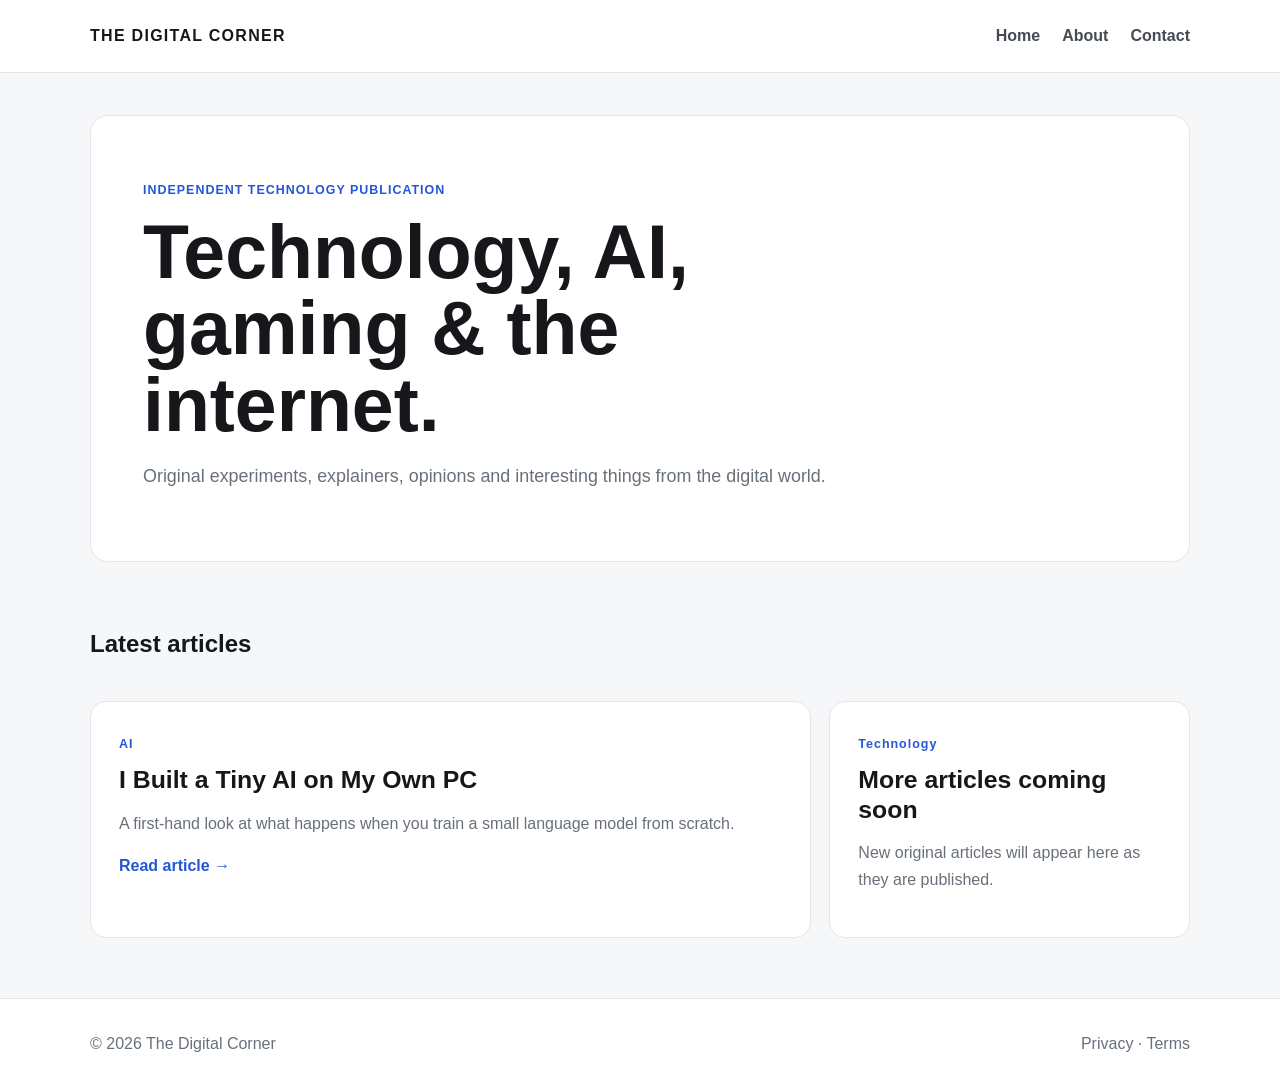
==== index.html @ 04117145 "Add files via upload" ====
<!doctype html>
<html lang="en">
<head>
  <meta charset="utf-8">
  <meta name="viewport" content="width=device-width, initial-scale=1">
  <title>The Digital Corner</title>
  <meta name="description" content="Independent articles about technology, AI, gaming and the internet.">
  <link rel="stylesheet" href="styles.css">
</head>
<body>
<header class="site-header">
  <div class="wrap header-inner">
    <a class="logo" href="index.html">THE DIGITAL CORNER</a>
    <nav>
      <a href="index.html">Home</a>
      <a href="about.html">About</a>
      <a href="contact.html">Contact</a>
    </nav>
  </div>
</header>

<main class="wrap">
  <section class="hero">
    <p class="eyebrow">INDEPENDENT TECHNOLOGY PUBLICATION</p>
    <h1>Technology, AI, gaming & the internet.</h1>
    <p>Original experiments, explainers, opinions and interesting things from the digital world.</p>
  </section>

  <section>
    <div class="section-heading">
      <h2>Latest articles</h2>
    </div>

    <div class="article-grid">
      <article class="card featured">
        <div class="card-body">
          <span class="tag">AI</span>
          <h3><a href="articles/my-first-ai.html">I Built a Tiny AI on My Own PC</a></h3>
          <p>A first-hand look at what happens when you train a small language model from scratch.</p>
          <a class="read-more" href="articles/my-first-ai.html">Read article →</a>
        </div>
      </article>

      <article class="card">
        <div class="card-body">
          <span class="tag">Technology</span>
          <h3>More articles coming soon</h3>
          <p>New original articles will appear here as they are published.</p>
        </div>
      </article>
    </div>
  </section>
</main>

<footer>
  <div class="wrap footer-inner">
    <span>© 2026 The Digital Corner</span>
    <span>
      <a href="privacy.html">Privacy</a> ·
      <a href="terms.html">Terms</a>
    </span>
  </div>
</footer>
</body>
</html>
---- styles.css ----
* { box-sizing: border-box; }

:root {
  --bg: #f6f7f9;
  --surface: #ffffff;
  --text: #15171a;
  --muted: #68707a;
  --line: #e3e6ea;
  --accent: #2457d6;
}

body {
  margin: 0;
  background: var(--bg);
  color: var(--text);
  font-family: Arial, Helvetica, sans-serif;
  line-height: 1.65;
}

a { color: inherit; }
.wrap { width: min(1100px, calc(100% - 36px)); margin: auto; }

.site-header {
  background: #fff;
  border-bottom: 1px solid var(--line);
  position: sticky;
  top: 0;
  z-index: 10;
}

.header-inner {
  min-height: 72px;
  display: flex;
  align-items: center;
  justify-content: space-between;
  gap: 24px;
}

.logo {
  font-weight: 900;
  letter-spacing: .08em;
  text-decoration: none;
}

nav { display: flex; gap: 22px; }
nav a { text-decoration: none; color: #454b53; font-weight: 600; }
nav a:hover { color: var(--accent); }

.hero {
  margin: 42px 0;
  padding: 52px;
  background: var(--surface);
  border: 1px solid var(--line);
  border-radius: 18px;
}

.eyebrow, .tag {
  color: var(--accent);
  font-size: .78rem;
  font-weight: 800;
  letter-spacing: .08em;
}

.hero h1 {
  max-width: 780px;
  margin: 8px 0 12px;
  font-size: clamp(2.3rem, 6vw, 4.7rem);
  line-height: 1.02;
}

.hero p:last-child {
  max-width: 700px;
  color: var(--muted);
  font-size: 1.12rem;
}

.section-heading {
  display: flex;
  justify-content: space-between;
  align-items: center;
  margin-bottom: 18px;
}

.article-grid {
  display: grid;
  grid-template-columns: 2fr 1fr;
  gap: 18px;
  margin-bottom: 60px;
}

.card {
  background: var(--surface);
  border: 1px solid var(--line);
  border-radius: 16px;
  overflow: hidden;
}

.card-body { padding: 28px; }
.card h3 { font-size: 1.55rem; line-height: 1.2; margin: 8px 0; }
.card h3 a { text-decoration: none; }
.card h3 a:hover { color: var(--accent); }
.card p { color: var(--muted); }
.read-more { color: var(--accent); font-weight: 800; text-decoration: none; }

.article {
  background: var(--surface);
  border: 1px solid var(--line);
  border-radius: 18px;
  padding: clamp(24px, 5vw, 64px);
  margin: 42px auto 70px;
  max-width: 820px;
}

.article h1 {
  font-size: clamp(2.3rem, 6vw, 4rem);
  line-height: 1.05;
  margin: 10px 0;
}

.article .dek {
  color: var(--muted);
  font-size: 1.2rem;
}

.article-meta { color: var(--muted); font-size: .9rem; margin-bottom: 35px; }
.article h2 { margin-top: 42px; }
.article p { font-size: 1.08rem; }

.page {
  background: var(--surface);
  border: 1px solid var(--line);
  border-radius: 18px;
  padding: 40px;
  margin: 42px auto 70px;
  max-width: 850px;
}

footer {
  border-top: 1px solid var(--line);
  background: #fff;
  color: var(--muted);
}

.footer-inner {
  min-height: 90px;
  display: flex;
  align-items: center;
  justify-content: space-between;
  gap: 20px;
}

footer a { text-decoration: none; }

@media (max-width: 700px) {
  .header-inner { align-items: flex-start; flex-direction: column; padding: 18px 0; }
  nav { flex-wrap: wrap; }
  .hero { padding: 30px; }
  .article-grid { grid-template-columns: 1fr; }
  .footer-inner { flex-direction: column; justify-content: center; padding: 20px 0; }
}
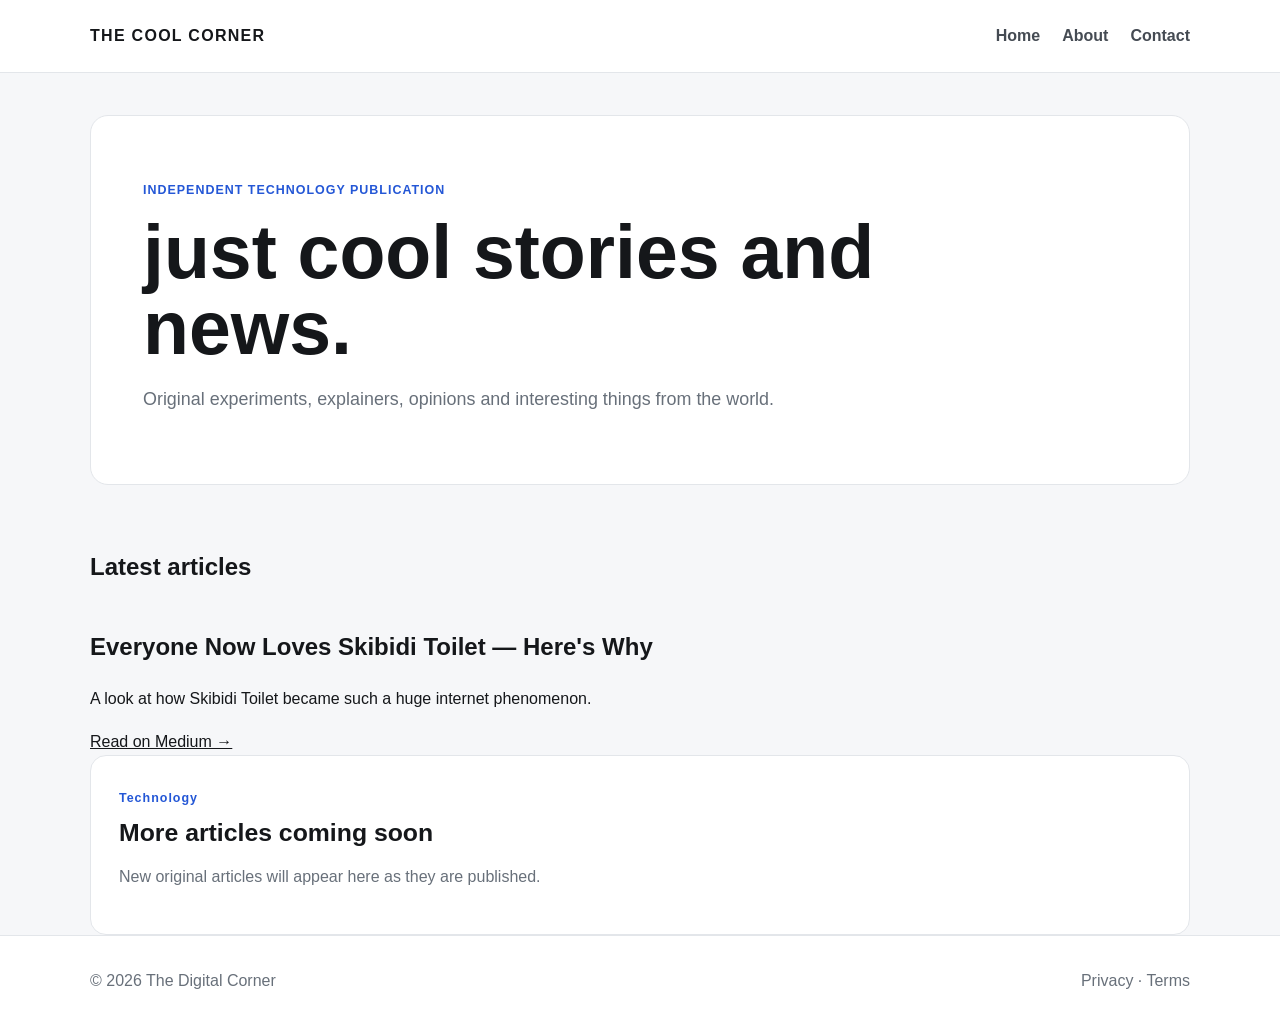
==== commit b1891bd0: "Change title and add new article section Updated the title and header text to reflect new branding. " ====
--- a/index.html
+++ b/index.html
@@ -3,14 +3,14 @@
 <head>
   <meta charset="utf-8">
   <meta name="viewport" content="width=device-width, initial-scale=1">
-  <title>The Digital Corner</title>
+  <title>The cool Corner</title>
   <meta name="description" content="Independent articles about technology, AI, gaming and the internet.">
   <link rel="stylesheet" href="styles.css">
 </head>
 <body>
 <header class="site-header">
   <div class="wrap header-inner">
-    <a class="logo" href="index.html">THE DIGITAL CORNER</a>
+    <a class="logo" href="index.html">THE COOL CORNER</a>
     <nav>
       <a href="index.html">Home</a>
       <a href="about.html">About</a>
@@ -22,8 +22,8 @@
 <main class="wrap">
   <section class="hero">
     <p class="eyebrow">INDEPENDENT TECHNOLOGY PUBLICATION</p>
-    <h1>Technology, AI, gaming & the internet.</h1>
-    <p>Original experiments, explainers, opinions and interesting things from the digital world.</p>
+    <h1>just cool stories and news.</h1>
+    <p>Original experiments, explainers, opinions and interesting things from the world.</p>
   </section>
 
   <section>
@@ -31,15 +31,17 @@
       <h2>Latest articles</h2>
     </div>
 
-    <div class="article-grid">
-      <article class="card featured">
-        <div class="card-body">
-          <span class="tag">AI</span>
-          <h3><a href="articles/my-first-ai.html">I Built a Tiny AI on My Own PC</a></h3>
-          <p>A first-hand look at what happens when you train a small language model from scratch.</p>
-          <a class="read-more" href="articles/my-first-ai.html">Read article →</a>
-        </div>
-      </article>
+    <article class="article-card">
+    <h2>Everyone Now Loves Skibidi Toilet — Here's Why</h2>
+    <p>
+        A look at how Skibidi Toilet became such a huge internet phenomenon.
+    </p>
+    <a href="https://medium.com/@lorienstocker/everyone-now-loves-skibidi-toilet-heres-why-d3323f655dc2"
+       target="_blank"
+       rel="noopener noreferrer">
+        Read on Medium →
+    </a>
+</article>
 
       <article class="card">
         <div class="card-body">
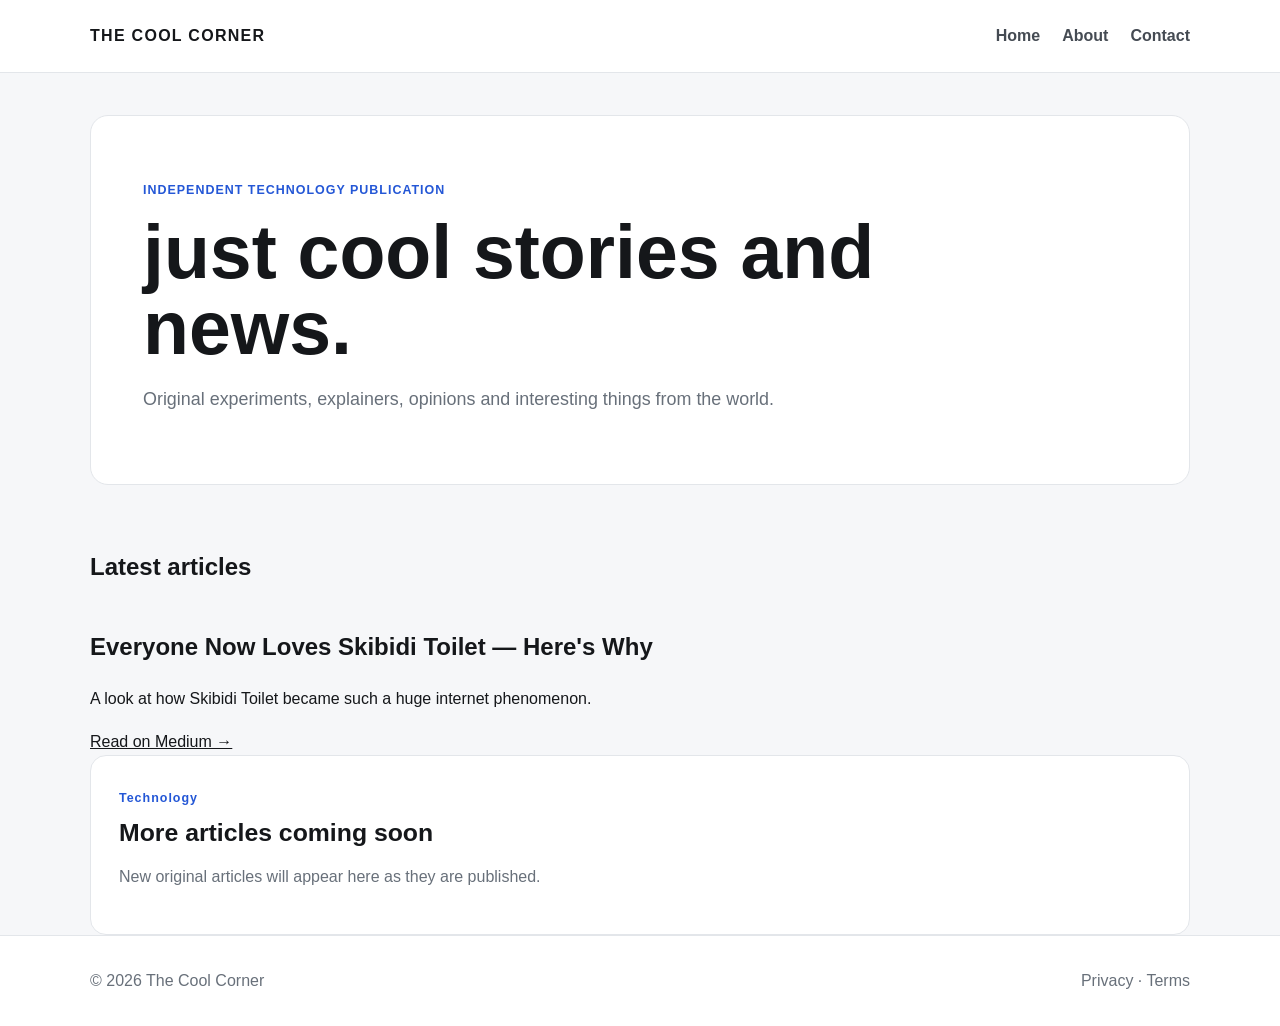
==== commit 1723ceed: "Update canonical link and footer text" ====
--- a/index.html
+++ b/index.html
@@ -3,8 +3,19 @@
 <head>
   <meta charset="utf-8">
   <meta name="viewport" content="width=device-width, initial-scale=1">
-  <title>The cool Corner</title>
-  <meta name="description" content="Independent articles about technology, AI, gaming and the internet.">
+
+  <title>The Cool Corner — Technology, AI, Gaming & Internet</title>
+
+  <meta name="description" content="The Cool Corner publishes independent stories, explainers, opinions and interesting news about technology, AI, gaming and the internet.">
+
+  <meta name="robots" content="index, follow">
+
+  <link rel="canonical" href="https://lorienstocker-boop.github.io/">
+
+  <link rel="alternate" type="application/rss+xml"
+        title="The Cool Corner RSS Feed"
+        href="rss.xml">
+
   <link rel="stylesheet" href="styles.css">
 </head>
 <body>
@@ -56,7 +67,7 @@
 
 <footer>
   <div class="wrap footer-inner">
-    <span>© 2026 The Digital Corner</span>
+    <span>© 2026 The Cool Corner</span>
     <span>
       <a href="privacy.html">Privacy</a> ·
       <a href="terms.html">Terms</a>
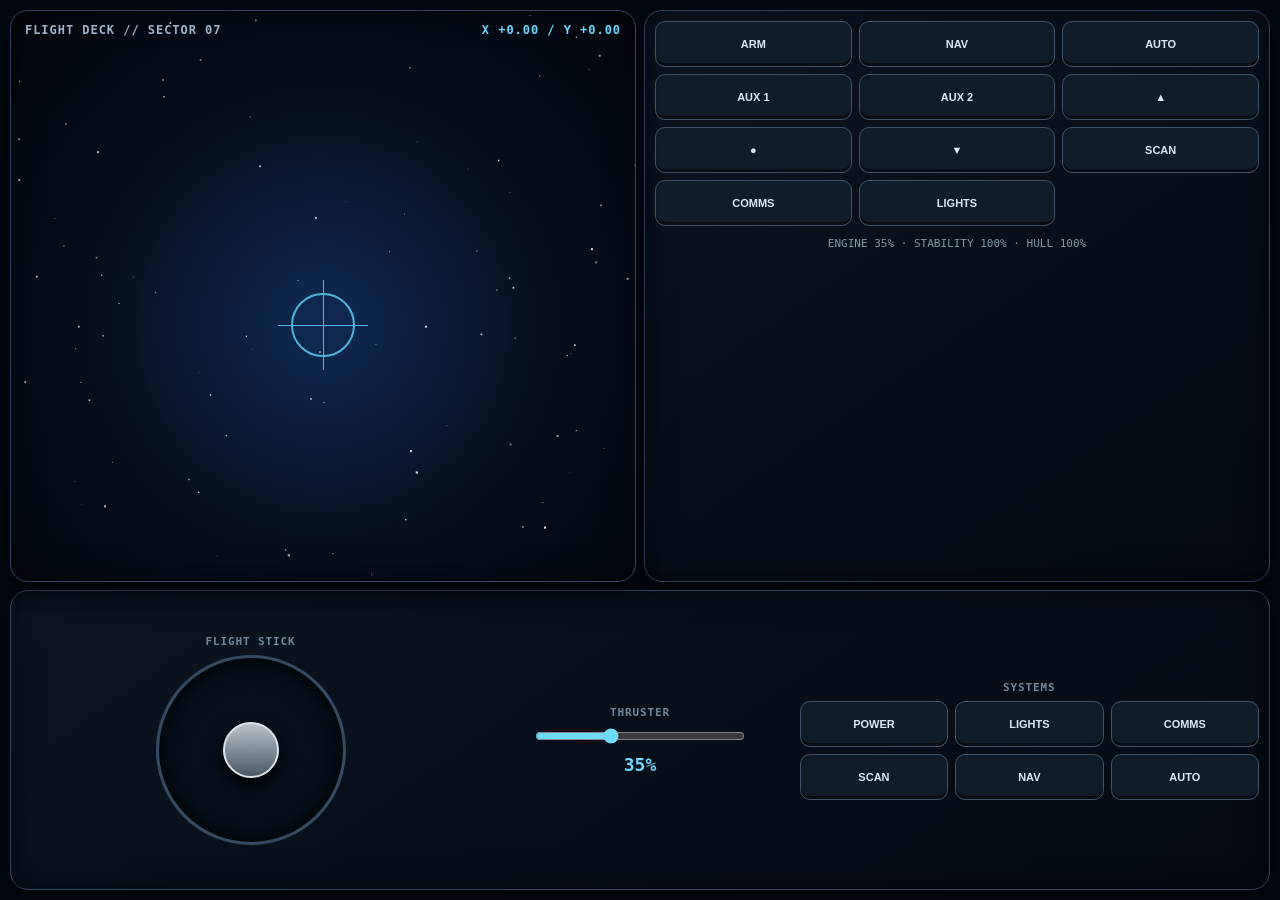
==== commit b7bce363: "Add files via upload" ====
--- a/index.html
+++ b/index.html
@@ -1,78 +1,108 @@
 <!doctype html>
 <html lang="en">
 <head>
-  <meta charset="utf-8">
-  <meta name="viewport" content="width=device-width, initial-scale=1">
-
-  <title>The Cool Corner — Technology, AI, Gaming & Internet</title>
-
-  <meta name="description" content="The Cool Corner publishes independent stories, explainers, opinions and interesting news about technology, AI, gaming and the internet.">
-
-  <meta name="robots" content="index, follow">
-
-  <link rel="canonical" href="https://lorienstocker-boop.github.io/">
-
-  <link rel="alternate" type="application/rss+xml"
-        title="The Cool Corner RSS Feed"
-        href="rss.xml">
-
-  <link rel="stylesheet" href="styles.css">
+<meta charset="utf-8">
+<meta name="viewport" content="width=device-width,initial-scale=1,viewport-fit=cover,user-scalable=no">
+<meta name="theme-color" content="#050914">
+<meta name="description" content="A tactile sci-fi space cockpit fidget app.">
+<link rel="manifest" href="manifest.webmanifest">
+<link rel="apple-touch-icon" href="icon.svg">
+<title>Space Cockpit Fidget</title>
+<style>
+*{box-sizing:border-box;-webkit-tap-highlight-color:transparent}
+html,body{margin:0;width:100%;min-height:100%;background:#030711;color:#dcecff;font-family:Arial,sans-serif;overflow:hidden;touch-action:none}
+button,input{font:inherit}
+#app{width:100vw;height:100dvh;display:flex;flex-direction:column;padding:10px;gap:8px}
+.panel{border:1px solid #30445e;background:linear-gradient(145deg,#0b1422,#050a13);border-radius:18px;box-shadow:inset 0 0 30px #0008,0 5px 20px #0008}
+#top{flex:1;min-height:0;display:grid;grid-template-columns:1fr 1fr;gap:8px}
+#screen{position:relative;overflow:hidden;min-height:170px;background:radial-gradient(circle at 50% 55%,#112a55 0,#06101f 48%,#02050b 100%)}
+#screen canvas{position:absolute;inset:0;width:100%;height:100%}
+.label{position:absolute;z-index:2;top:12px;font:700 12px monospace;color:#9fb3c9;letter-spacing:.08em}
+.left{left:14px}.right{right:14px;color:#70d7ff}
+#reticle{position:absolute;left:50%;top:55%;width:64px;height:64px;transform:translate(-50%,-50%);border:2px solid #62d8ff;border-radius:50%;opacity:.8}
+#reticle:before,#reticle:after{content:"";position:absolute;background:#62d8ff}
+#reticle:before{width:90px;height:1px;left:-15px;top:30px}
+#reticle:after{height:90px;width:1px;top:-15px;left:30px}
+#rightPanel{padding:10px;display:flex;flex-direction:column;gap:8px;min-width:0}
+.grid{display:grid;grid-template-columns:repeat(3,1fr);gap:7px}
+.btn{min-height:46px;border-radius:10px;border:1px solid #40536b;background:#111c2b;color:#d9e8f7;font-weight:700;font-size:11px;box-shadow:inset 0 -3px #080d15}
+.btn:active,.btn.on{background:#244254;border-color:#66d9ff;color:#bcefff;transform:translateY(2px)}
+#bottom{height:min(38vh,300px);display:grid;grid-template-columns:1.15fr .75fr 1.15fr;gap:10px;padding:10px}
+.control{display:flex;flex-direction:column;align-items:center;justify-content:center;min-width:0}
+.caption{font:700 11px monospace;color:#71859b;letter-spacing:.08em;margin-bottom:7px}
+#stick{width:min(30vw,190px);height:min(30vw,190px);max-height:190px;max-width:190px;border-radius:50%;background:#07101c;border:3px solid #354b63;position:relative;box-shadow:inset 0 0 25px #000;touch-action:none}
+#knob{position:absolute;width:56px;height:56px;left:50%;top:50%;transform:translate(-50%,-50%);border-radius:50%;background:linear-gradient(#b8c2ca,#4b5965);border:2px solid #dce4ea;box-shadow:0 7px 15px #000;pointer-events:none}
+#throttle{width:100%;max-width:210px;accent-color:#6edbff}
+#throttleValue{font:bold 18px monospace;color:#73d9ff;margin-top:8px}
+.status{font:11px monospace;color:#8194a8;line-height:1.8;text-align:center}
+@media(max-width:650px){
+ #top{grid-template-columns:1fr;height:58vh;flex:none}
+ #screen{display:none}
+ #rightPanel{padding:8px}
+ #bottom{height:42vh;grid-template-columns:1fr 1fr 1fr;padding:7px;gap:6px}
+ .btn{min-height:42px;font-size:10px}
+}
+@media(prefers-reduced-motion:reduce){*{scroll-behavior:auto!important}}
+</style>
 </head>
 <body>
-<header class="site-header">
-  <div class="wrap header-inner">
-    <a class="logo" href="index.html">THE COOL CORNER</a>
-    <nav>
-      <a href="index.html">Home</a>
-      <a href="about.html">About</a>
-      <a href="contact.html">Contact</a>
-    </nav>
+<main id="app">
+<section id="top">
+ <div id="screen" class="panel">
+  <canvas id="stars"></canvas>
+  <div class="label left">FLIGHT DECK // SECTOR 07</div>
+  <div class="label right" id="readout">X +0.00 / Y +0.00</div>
+  <div id="reticle"></div>
+ </div>
+ <div id="rightPanel" class="panel">
+  <div class="grid" id="buttons"></div>
+  <div class="status" id="status">ENGINE 35% · STABILITY 100% · HULL 100%</div>
+ </div>
+</section>
+<section id="bottom" class="panel">
+ <div class="control">
+  <div class="caption">FLIGHT STICK</div>
+  <div id="stick" role="slider" aria-label="Flight joystick" tabindex="0"><div id="knob"></div></div>
+ </div>
+ <div class="control">
+  <div class="caption">THRUSTER</div>
+  <input id="throttle" type="range" min="0" max="100" value="35" orient="vertical" aria-label="Thruster">
+  <div id="throttleValue">35%</div>
+ </div>
+ <div class="control">
+  <div class="caption">SYSTEMS</div>
+  <div class="grid" style="width:100%">
+   <button class="btn" data-b="POWER">POWER</button>
+   <button class="btn" data-b="LIGHTS">LIGHTS</button>
+   <button class="btn" data-b="COMMS">COMMS</button>
+   <button class="btn" data-b="SCAN">SCAN</button>
+   <button class="btn" data-b="NAV">NAV</button>
+   <button class="btn" data-b="AUTO">AUTO</button>
   </div>
-</header>
-
-<main class="wrap">
-  <section class="hero">
-    <p class="eyebrow">INDEPENDENT TECHNOLOGY PUBLICATION</p>
-    <h1>just cool stories and news.</h1>
-    <p>Original experiments, explainers, opinions and interesting things from the world.</p>
-  </section>
-
-  <section>
-    <div class="section-heading">
-      <h2>Latest articles</h2>
-    </div>
-
-    <article class="article-card">
-    <h2>Everyone Now Loves Skibidi Toilet — Here's Why</h2>
-    <p>
-        A look at how Skibidi Toilet became such a huge internet phenomenon.
-    </p>
-    <a href="https://medium.com/@lorienstocker/everyone-now-loves-skibidi-toilet-heres-why-d3323f655dc2"
-       target="_blank"
-       rel="noopener noreferrer">
-        Read on Medium →
-    </a>
-</article>
-
-      <article class="card">
-        <div class="card-body">
-          <span class="tag">Technology</span>
-          <h3>More articles coming soon</h3>
-          <p>New original articles will appear here as they are published.</p>
-        </div>
-      </article>
-    </div>
-  </section>
+ </div>
+</section>
 </main>
-
-<footer>
-  <div class="wrap footer-inner">
-    <span>© 2026 The Cool Corner</span>
-    <span>
-      <a href="privacy.html">Privacy</a> ·
-      <a href="terms.html">Terms</a>
-    </span>
-  </div>
-</footer>
+<script>
+(()=>{
+const active=new Set(), buttons=["ARM","NAV","AUTO","AUX 1","AUX 2","▲","●","▼","SCAN","COMMS","LIGHTS"];
+const box=document.getElementById("buttons");
+buttons.forEach(name=>{const b=document.createElement("button");b.className="btn";b.textContent=name;b.dataset.b=name;box.appendChild(b)});
+document.querySelectorAll(".btn").forEach(b=>b.addEventListener("pointerdown",()=>{const n=b.dataset.b;if(active.has(n))active.delete(n);else active.add(n);b.classList.toggle("on");}));
+const readout=document.getElementById("readout"),knob=document.getElementById("knob"),stick=document.getElementById("stick"),ret=document.getElementById("reticle");
+let joyX=0,joyY=0,drag=false;
+function setJoy(e){const r=stick.getBoundingClientRect(),lim=r.width/2-31;joyX=Math.max(-1,Math.min(1,(e.clientX-(r.left+r.width/2))/lim));joyY=Math.max(-1,Math.min(1,(e.clientY-(r.top+r.height/2))/lim));knob.style.left=(50+joyX*43)+"%";knob.style.top=(50+joyY*43)+"%";readout.textContent=`X ${joyX>=0?"+":""}${joyX.toFixed(2)} / Y ${(-joyY)>=0?"+":""}${(-joyY).toFixed(2)}`;ret.style.transform=`translate(-50%,-50%) translate(${joyX*42}px,${joyY*42}px)`}
+function reset(){drag=false;joyX=joyY=0;knob.style.left="50%";knob.style.top="50%";readout.textContent="X +0.00 / Y +0.00";ret.style.transform="translate(-50%,-50%)"}
+stick.addEventListener("pointerdown",e=>{drag=true;stick.setPointerCapture(e.pointerId);setJoy(e)});
+stick.addEventListener("pointermove",e=>{if(drag)setJoy(e)});
+stick.addEventListener("pointerup",reset);stick.addEventListener("pointercancel",reset);
+const throttle=document.getElementById("throttle"),tv=document.getElementById("throttleValue"),status=document.getElementById("status");
+throttle.addEventListener("input",()=>{tv.textContent=throttle.value+"%";status.textContent=`ENGINE ${throttle.value}% · STABILITY 100% · HULL 100%`});
+const canvas=document.getElementById("stars"),ctx=canvas.getContext("2d"),stars=[];
+function resize(){const r=canvas.getBoundingClientRect(),d=devicePixelRatio||1;canvas.width=r.width*d;canvas.height=r.height*d;ctx.setTransform(d,0,0,d,0,0);if(!stars.length)for(let i=0;i<90;i++)stars.push({x:Math.random(),y:Math.random(),s:.5+Math.random()*1.7,v:.00015+Math.random()*.00035})}
+function draw(){const w=canvas.clientWidth,h=canvas.clientHeight;ctx.clearRect(0,0,w,h);for(const s of stars){s.x-=s.v;if(s.x<0)s.x=1;ctx.globalAlpha=.35+Math.random()*.55;ctx.fillStyle="#fff";ctx.fillRect(s.x*w,s.y*h,s.s,s.s)}ctx.globalAlpha=1;requestAnimationFrame(draw)}
+addEventListener("resize",resize);resize();draw();
+if("serviceWorker" in navigator) navigator.serviceWorker.register("sw.js").catch(()=>{});
+})();
+</script>
 </body>
 </html>
